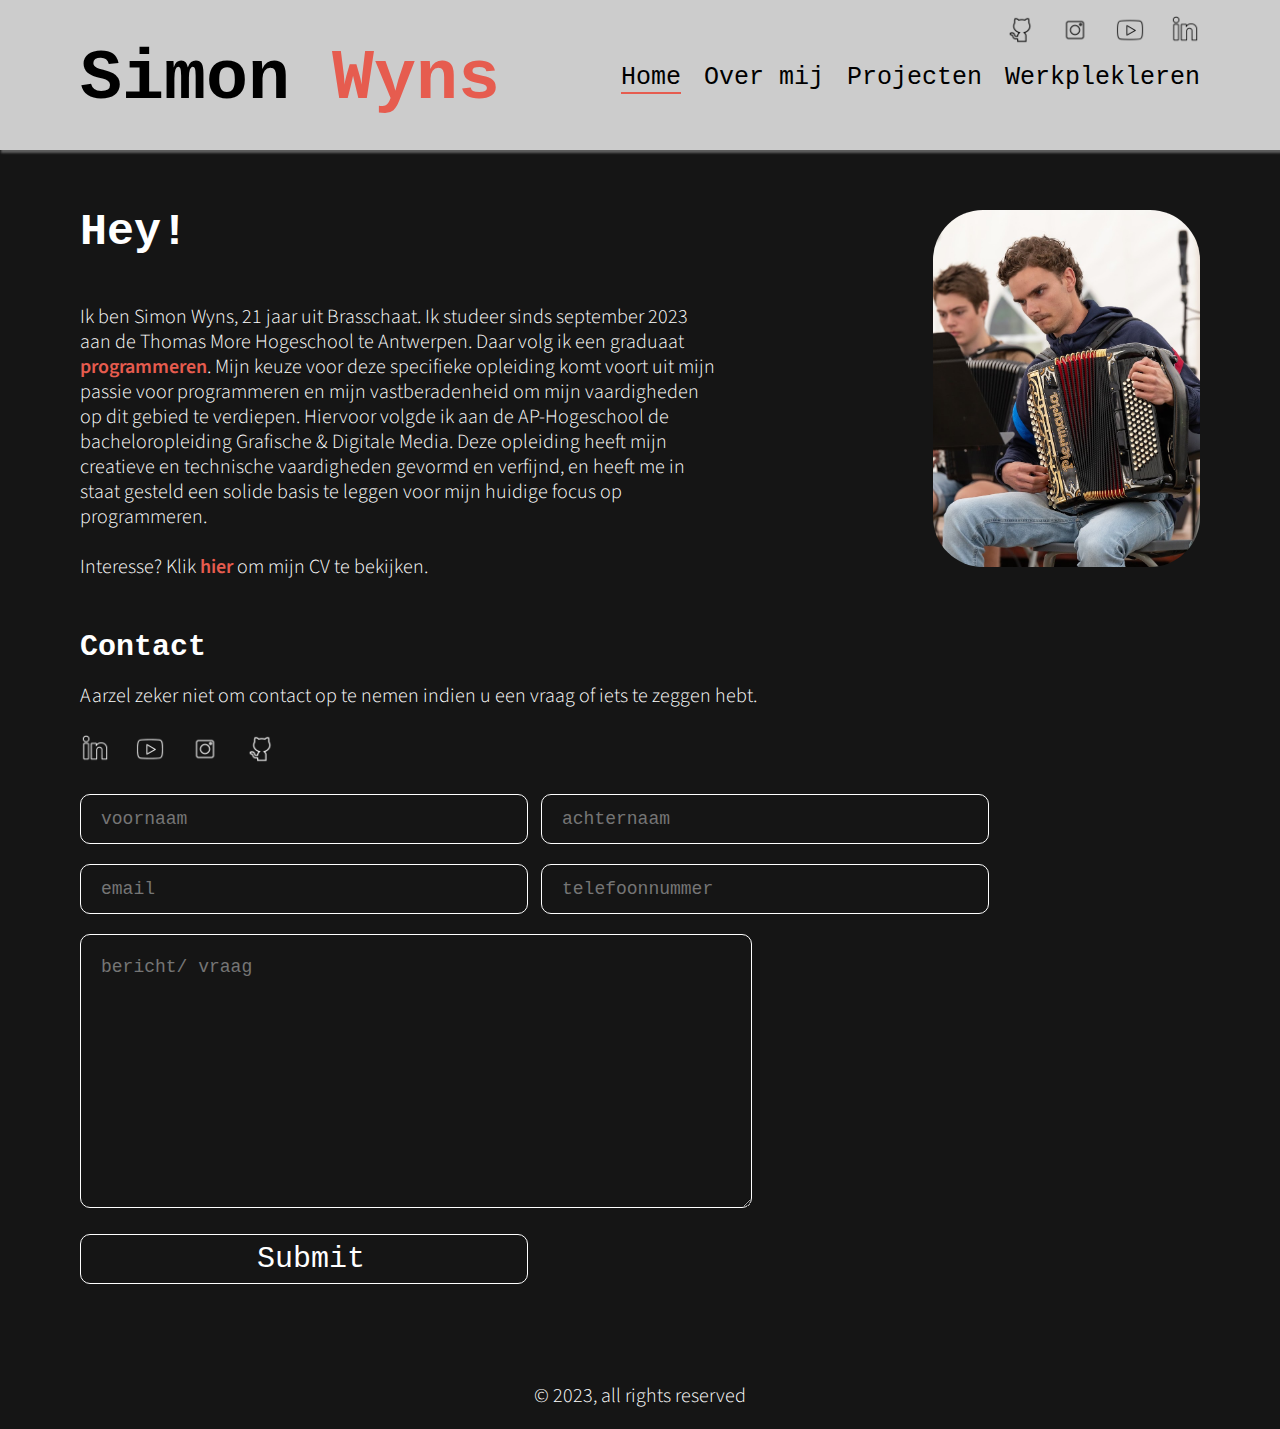
==== index.html @ c279e51a "werkend mailform toevoegen" ====
<!DOCTYPE html>
<!--wynssimon.be-->
<html lang="nl">
  <head>
    <meta charset="UTF-8" />
    <meta name="viewport" content="width=device-width, initial-scale=1.0" />
    <title>Simon Wyns</title>
    <link rel="stylesheet" href="./styles/style.css" />
    <link rel="stylesheet" href="./styles/home.css" />
    <link rel="shortcut icon" href="./img/portfolio.png" type="image/x-icon" />
    <link rel="preconnect" href="https://fonts.googleapis.com" />
    <link rel="preconnect" href="https://fonts.gstatic.com" crossorigin />
    <link
      href="https://fonts.googleapis.com/css2?family=Source+Sans+3:wght@300;400;500;600;700&display=swap"
      rel="stylesheet"
    />
    <script defer src="./scripts/hamburger.js"></script>
  </head>
  <body>
    <header>
      <nav class="socials">
        <ul>
          <li>
            <a href="https://www.linkedin.com/in/simonwyns/" target="_blank">
              <img src="./img/linkedin.png" alt="linkedin" />
            </a>
          </li>
          <li>
            <a href="https://www.youtube.com/@simonwyns" target="_blank">
              <img src="./img/youtube.png" alt="youtube" />
            </a>
          </li>
          <li>
            <a href="https://www.instagram.com/simon.wyns/" target="_blank">
              <img src="./img/instagram.png" alt="instagram" />
            </a>
          </li>
          <li>
            <a href="https://github.com/wynssimon" target="_blank">
              <img src="./img/github.png" alt="github" />
            </a>
          </li>
        </ul>
      </nav>
      <a id="titel" href="https://wynssimon.be"
        ><h1>Simon <span>Wyns</span></h1></a
      >
      <img onclick="hamb()" id="hamburger" src="./img/hamburger.png" />
      <script></script>
      <nav class="navigatie">
        <ul>
          <li><a class="underline" href="./index.html">Home</a></li>
          <li>
            <a class="nonunderline" href="./pages/overmij.html">Over mij</a>
          </li>
          <li>
            <a class="nonunderline" href="./pages/projecten.html">Projecten</a>
          </li>
          <li>
            <a class="nonunderline" href="./pages/werkplekleren.html"
              >Werkplekleren</a
            >
          </li>
        </ul>
      </nav>
    </header>
    <main id="homeBlock">
      <h2 id="titeltje">Hey!</h2>
      <p id="tekst">
        Ik ben Simon Wyns, 21 jaar uit Brasschaat. Ik studeer sinds september
        2023 aan de Thomas More Hogeschool te Antwerpen. Daar volg ik een
        graduaat
        <a
          href="https://thomasmore.be/nl/opleidingen/graduaat/programmeren/antwerpen/basistraject"
          target="_blank"
          >programmeren</a
        >. Mijn keuze voor deze specifieke opleiding komt voort uit mijn passie
        voor programmeren en mijn vastberadenheid om mijn vaardigheden op dit
        gebied te verdiepen. Hiervoor volgde ik aan de AP-Hogeschool de
        bacheloropleiding Grafische &amp; Digitale Media. Deze opleiding heeft
        mijn creatieve en technische vaardigheden gevormd en verfijnd, en heeft
        me in staat gesteld een solide basis te leggen voor mijn huidige focus
        op programmeren. <br /><br />
        Interesse? Klik <a href="./pages/cv.html">hier</a> om mijn CV te
        bekijken.
      </p>
      <figure id="profiel">
        <img src="./img/simon.jpg" alt="Mijn foto" />
      </figure>
      <article id="contact">
        <h3>Contact</h3>
        <p>
          Aarzel zeker niet om contact op te nemen indien u een vraag of iets te
          zeggen hebt.
        </p>
        <nav class="socials" id="contactSocials">
          <ul>
            <li>
              <a href="https://www.linkedin.com/in/simonwyns/" target="_blank">
                <img src="./img/linkedin-w.png" alt="linkedin" />
              </a>
            </li>
            <li>
              <a href="https://www.youtube.com/@simonwyns" target="_blank">
                <img src="./img/youtube-w.png" alt="youtube" />
              </a>
            </li>
            <li>
              <a href="https://www.instagram.com/simon.wyns/" target="_blank">
                <img src="./img/instagram-w.png" alt="instagram" />
              </a>
            </li>
            <li>
              <a href="https://github.com/wynssimon" target="_blank">
                <img src="./img/github-w.png" alt="github" />
              </a>
            </li>
          </ul>
        </nav>
        <form action="mailform.php" method="post">
          <input
            type="text"
            id="voornaam"
            name="voornaam"
            placeholder="voornaam"
            required
          />
          <input
            type="text"
            id="achternaam"
            name="familienaam"
            placeholder="achternaam"
            required
          />
          <input
            type="email"
            id="email"
            name="email"
            placeholder="email"
            required
          />
          <input
            type="tel"
            id="gsm"
            name="nummer"
            placeholder="telefoonnummer"
            required
          />
          <textarea
            id="bericht"
            cols="30"
            rows="10"
            name="bericht"
            placeholder="bericht/ vraag"
            required
          ></textarea>
          <input type="submit" value="Submit" />
        </form>
      </article>
    </main>
    <footer>
      <p>© 2023, all rights reserved</p>
    </footer>
  </body>
</html>
---- styles/style.css ----
/*algemeen*/
html {
  font-family: "Source Sans 3", Arial, "Helvetica Neue", Helvetica, sans-serif;
  box-sizing: border-box;
  background-color: #151515;
}
*,
*:before,
*:after {
  box-sizing: inherit;
}
body {
  margin: 0;
}
*::selection {
  background-color: #e65c4f;
  color: white;
}
main {
  padding: 0 30px;
}
footer {
  padding: 0 50px 0 50px;
}
article p {
  width: 100%;
}
figure {
  margin: 0;
}
figure img {
  border-radius: 80px;
}
footer {
  width: 100%;
}

/*header*/
header {
  background-color: #cccccc;
  padding: 10px 20px 0px 20px;
  height: 100%;
  margin: 0 0 40px 0;
  box-shadow: 2px 2px 2px 1px #cccccc65;
  display: flex;
  flex-direction: column;
}
header .navigatie {
  float: none;
  margin-top: 20px;
  display: none;
}
header .navigatie ul {
  list-style-type: none;
  padding: 0;
  margin: 0;
  display: flex;
  flex-direction: column;
  text-align: center;
}
header .navigatie ul li {
  width: auto;
  margin: 10px 0px;
  display: inline-block;
}
.navigatie ul li a {
  color: black;
  font-size: 25px;
  font-family: "Courier New", Courier, monospace;
}
#contactSocials {
  display: block;
  float: left;
  margin-bottom: 20px;
  width: 100%;
}
#contactSocials ul {
  display: flex;
  justify-content: start;
  padding: 0;
}
#contactSocials ul li {
  float: left;
  margin: 0 25px 0 0;
}
.socials {
  float: right;
  width: 50%;
  height: 30px;
  margin-top: 5px;
  display: none;
}
.socials ul {
  margin: 0;
  list-style-type: none;
}
.socials ul li {
  float: right;
  margin: 0 0 0 25px;
}
.socials ul li a img {
  height: 30px;
  transition-duration: 1s;
}
.socials ul li a img:hover {
  transform: rotate(360deg);
}
#hamburger {
  width: 40px;
  margin: 25px auto 10px auto;
  display: block;
}
/*tekst elementen*/
h1 {
  color: black;
  font-size: 70px;
  font-weight: 550;
  line-height: 60px;
  cursor: pointer;
  font-family: "Courier New", Courier, monospace;
  text-align: center;
  float: none;
  margin: 0;
}
h2 {
  font-size: 45px;
  width: 100%;
  line-height: 45px;
  color: white;
  margin: 0;
  font-weight: 600;
  font-family: "Courier New", Courier, monospace;
}
h3 {
  font-size: 30px;
  font-weight: 600;
  color: white;
  margin: 0;
  font-family: "Courier New", Courier, monospace;
}
h4 {
  font-size: 20px;
  color: white;
  margin: 0;
  font-family: "Courier New", Courier, monospace;
}
p,
li,
a {
  font-size: 20px;
  line-height: 25px;
  font-weight: 300;
  color: white;
  font-family: "Source Sans 3", sans-serif;
}
footer p {
  text-align: center;
  width: 100%;
}
a {
  color: #e65c4f;
  text-decoration: none;
  transition-duration: 0.5s;
}
a:hover {
  color: #b7665f;
}
p a {
  font-weight: 600;
}
a:hover {
  text-decoration: none;
}
figcaption {
  color: white;
  margin-top: 10px;
}
span {
  color: #e65c4f;
  font-weight: 600;
}

@media screen and (min-width: 768px) {
  main {
    padding: 0 50px;
  }
  figure img {
    border-radius: 50px;
  }
}
@media screen and (min-width: 1024px) {
  /*algemeen*/
  main {
    padding: 20px 80px;
  }

  article {
    width: 75%;
  }
  figure {
    width: 100%;
  }
  figure img {
    width: 100%;
    max-height: max-content;
  }
}
@media screen and (min-width: 1200px) {
  #hamburger {
    display: none;
  }
  h1 {
    float: left;
    margin: 40px 0 0 0;
  }
  /*header*/
  header {
    padding: 10px 80px 20px 80px;
    height: 150px;
    display: block;
  }
  header .navigatie {
    float: right;
    display: block;
  }
  header .navigatie ul {
    display: block;
  }
  header .navigatie ul li {
    margin: 0 0px 0 20px;
  }
  .socials {
    display: block;
  }

  .nonunderline:hover {
    text-decoration: none;
    border-bottom: 2px solid #e65c4f;
  }
  .underline {
    border-bottom: 2px solid #e65c4f;
  }
  .nonunderline {
    transition-duration: 0.5s;
    border-bottom: 2px solid transparent;
  }
}
---- styles/home.css ----
#homeBlock {
  display: grid;
  grid-template-columns: 12fr;
  grid-template-areas:
    "titel"
    "foto"
    "tekst"
    "contact";
  gap: 25px;
}
#titeltje {
  grid-area: titel;
}
#tekst {
  grid-area: tekst;
}
#profiel {
  grid-area: foto;
}
#profiel img {
  width: calc(100vw - 100px);
}
#contact {
  grid-area: contact;
}

input {
  height: 50px;
}
input[type="submit"] {
  margin-top: 10px;
  background: none;
  border: 1px solid white;
  border-radius: 10px;
  color: white;
  font-family: "Courier New", Courier, monospace;
  font-weight: 300;
  font-size: 30px;
  cursor: pointer;
  transition-duration: 0.5s;
}
input[type="submit"]:hover {
  background: rgba(255, 255, 255, 0.259);
}
label {
  color: white;
}
form {
  width: 100%;
  color: white;
  margin: 50px 0;
}
input,
textarea {
  width: 100%;
  border-radius: 10px;
  background: none;
  border: 1px solid white;
  color: white;
  padding-left: 20px;
  display: block;
  margin: 20px 0;
  font-size: 18px;
  line-height: 25px;
  font-family: "Courier New", Courier, monospace;
}

@media screen and (min-width: 768px) {
  input,
  textarea {
    width: 75%;
  }
  #homeBlock {
    display: grid;
    grid-template-columns: 6fr 6fr;
    grid-template-areas:
      "titel ."
      "tekst foto"
      "contact contact";
    gap: 60px;
  }

  #titeltje {
    grid-area: titel;
    height: fit-content;
    align-self: end;
  }
  #tekst {
    grid-area: tekst;
    height: fit-content;
    margin: 0;
  }
  #profiel {
    grid-area: foto;
  }
  #profiel img {
    width: 100%;
  }
  #contact {
    grid-area: contact;
  }
}
@media screen and (min-width: 1024px) {
  #homeBlock {
    display: grid;
    grid-template-columns: 9fr 3fr;
    grid-template-areas:
      "titel foto"
      "tekst foto"
      "contact contact";
    gap: 50px;
  }
  #tekst {
    width: 80%;
  }
  form {
    width: calc(100vw - 160px);
  }
  input,
  textarea {
    width: 40%;
    display: inline-block;
    margin: 10px 10px 10px 0;
  }
  textarea {
    padding-top: 20px;
    width: 60%;
  }
}
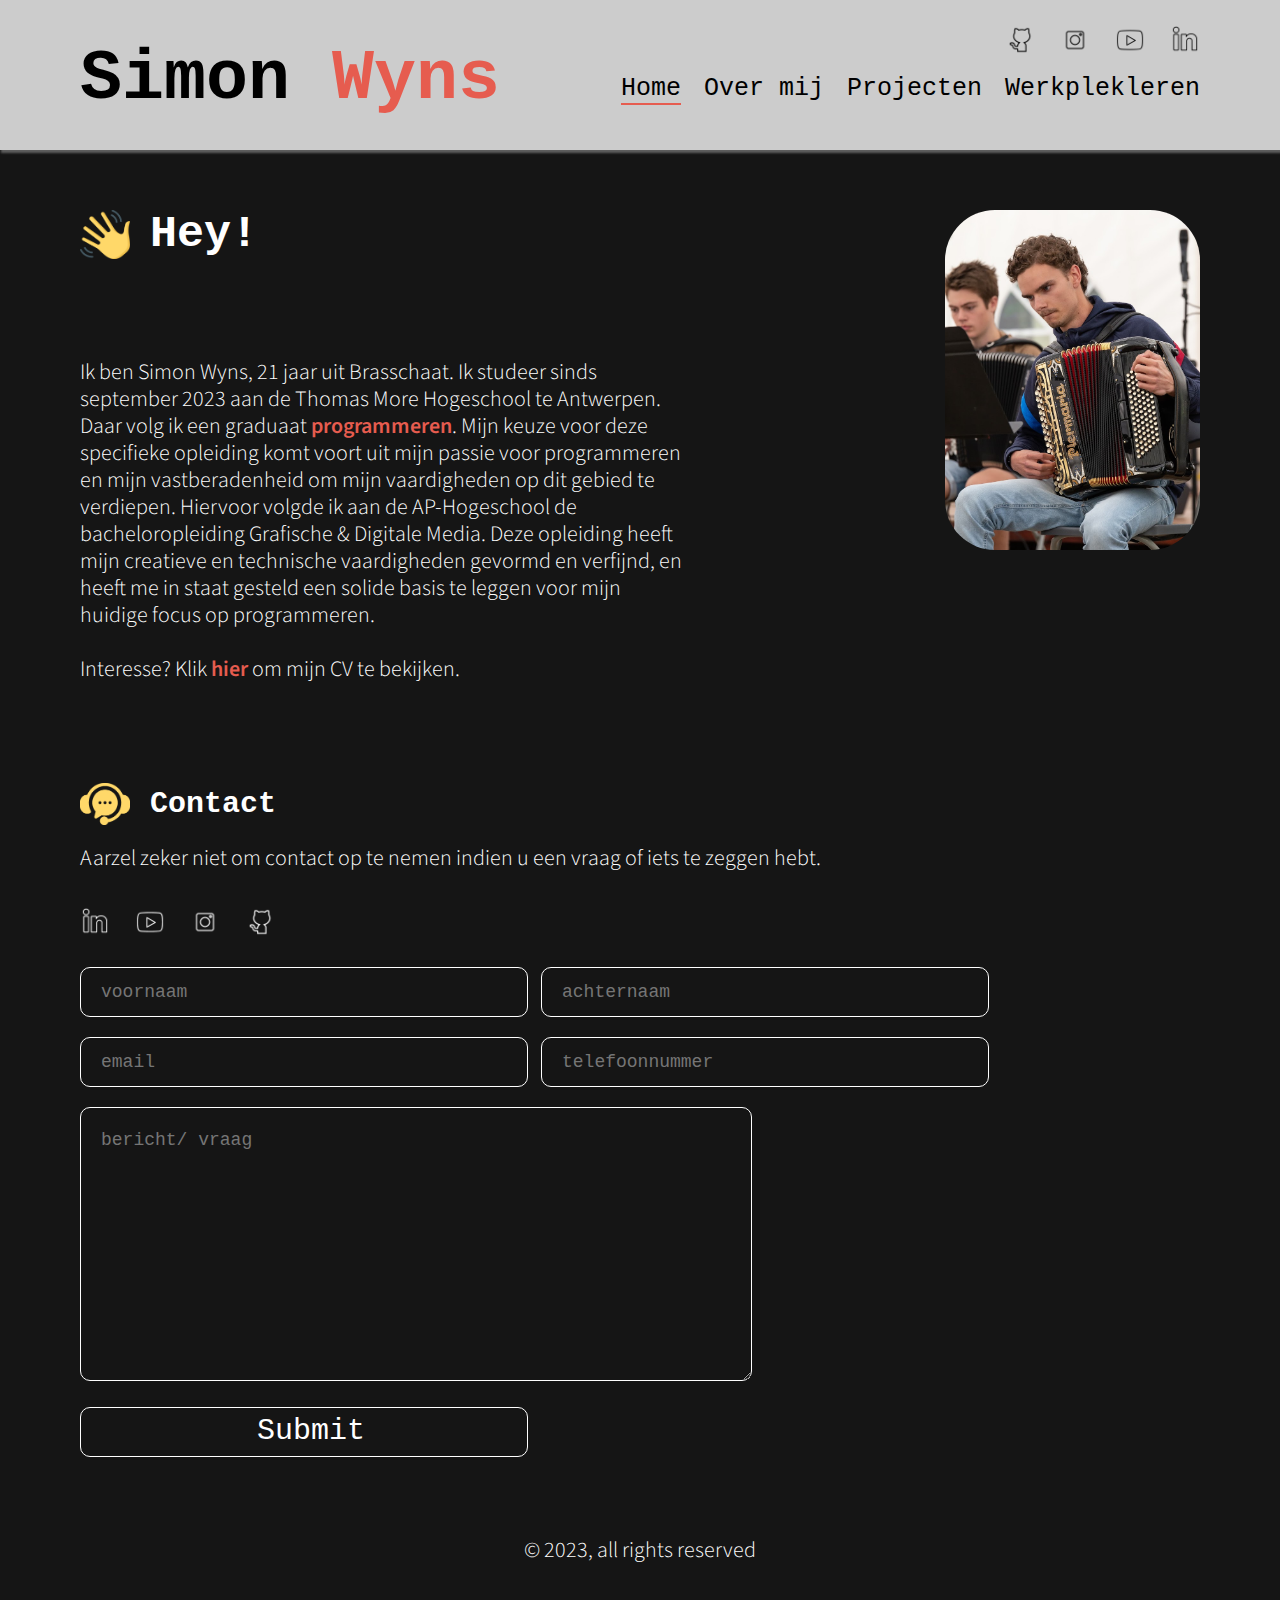
==== commit d85240db: "icoontjes toevoegen, marges gelijktrekken" ====
--- a/index.html
+++ b/index.html
@@ -65,7 +65,10 @@
       </nav>
     </header>
     <main id="homeBlock">
-      <h2 id="titeltje">Hey!</h2>
+      <div id="titeltje" class="flex">
+        <img src="./img/wave.png" alt="hey!" />
+        <h2 id="">Hey!</h2>
+      </div>
       <p id="tekst">
         Ik ben Simon Wyns, 21 jaar uit Brasschaat. Ik studeer sinds september
         2023 aan de Thomas More Hogeschool te Antwerpen. Daar volg ik een
@@ -88,36 +91,43 @@
         <img src="./img/simon.jpg" alt="Mijn foto" />
       </figure>
       <article id="contact">
-        <h3>Contact</h3>
+        <div class="flex">
+          <img src="./img/contact.png" alt="contact" />
+          <h3>Contact</h3>
+        </div>
         <p>
           Aarzel zeker niet om contact op te nemen indien u een vraag of iets te
           zeggen hebt.
         </p>
-        <nav class="socials" id="contactSocials">
-          <ul>
-            <li>
-              <a href="https://www.linkedin.com/in/simonwyns/" target="_blank">
-                <img src="./img/linkedin-w.png" alt="linkedin" />
-              </a>
-            </li>
-            <li>
-              <a href="https://www.youtube.com/@simonwyns" target="_blank">
-                <img src="./img/youtube-w.png" alt="youtube" />
-              </a>
-            </li>
-            <li>
-              <a href="https://www.instagram.com/simon.wyns/" target="_blank">
-                <img src="./img/instagram-w.png" alt="instagram" />
-              </a>
-            </li>
-            <li>
-              <a href="https://github.com/wynssimon" target="_blank">
-                <img src="./img/github-w.png" alt="github" />
-              </a>
-            </li>
-          </ul>
-        </nav>
+
         <form action="mailform.php" method="post">
+          <nav class="socials" id="contactSocials">
+            <ul>
+              <li>
+                <a
+                  href="https://www.linkedin.com/in/simonwyns/"
+                  target="_blank"
+                >
+                  <img src="./img/linkedin-w.png" alt="linkedin" />
+                </a>
+              </li>
+              <li>
+                <a href="https://www.youtube.com/@simonwyns" target="_blank">
+                  <img src="./img/youtube-w.png" alt="youtube" />
+                </a>
+              </li>
+              <li>
+                <a href="https://www.instagram.com/simon.wyns/" target="_blank">
+                  <img src="./img/instagram-w.png" alt="instagram" />
+                </a>
+              </li>
+              <li>
+                <a href="https://github.com/wynssimon" target="_blank">
+                  <img src="./img/github-w.png" alt="github" />
+                </a>
+              </li>
+            </ul>
+          </nav>
           <input
             type="text"
             id="voornaam"
--- a/styles/style.css
+++ b/styles/style.css
@@ -21,6 +21,7 @@
 }
 footer {
   padding: 0 50px 0 50px;
+  margin: 50px 0;
 }
 article p {
   width: 100%;
@@ -87,7 +88,7 @@
   float: right;
   width: 50%;
   height: 30px;
-  margin-top: 5px;
+  margin-top: 15px;
   display: none;
 }
 .socials ul {
@@ -152,6 +153,7 @@
   font-weight: 300;
   color: white;
   font-family: "Source Sans 3", sans-serif;
+  margin: 0;
 }
 footer p {
   text-align: center;
@@ -179,6 +181,16 @@
   color: #e65c4f;
   font-weight: 600;
 }
+.flex {
+  display: flex;
+  align-items: center;
+  justify-content: flex-start;
+  flex-direction: row;
+  gap: 20px;
+}
+.flex img {
+  width: 50px;
+}
 
 @media screen and (min-width: 768px) {
   main {
@@ -213,6 +225,11 @@
     float: left;
     margin: 40px 0 0 0;
   }
+  p,
+  a {
+    font-size: 22px;
+    line-height: 27px;
+  }
   /*header*/
   header {
     padding: 10px 80px 20px 80px;
--- a/styles/home.css
+++ b/styles/home.css
@@ -3,14 +3,15 @@
   grid-template-columns: 12fr;
   grid-template-areas:
     "titel"
+    "tekst"
     "foto"
-    "tekst"
     "contact";
-  gap: 25px;
+  gap: 50px;
 }
 #titeltje {
   grid-area: titel;
 }
+
 #tekst {
   grid-area: tekst;
 }
@@ -22,6 +23,9 @@
 }
 #contact {
   grid-area: contact;
+  display: flex;
+  flex-direction: column;
+  gap: 20px;
 }
 
 input {
@@ -48,7 +52,6 @@
 form {
   width: 100%;
   color: white;
-  margin: 50px 0;
 }
 input,
 textarea {
@@ -63,6 +66,9 @@
   font-size: 18px;
   line-height: 25px;
   font-family: "Courier New", Courier, monospace;
+}
+textarea {
+  padding-top: 10px;
 }
 
 @media screen and (min-width: 768px) {
@@ -108,7 +114,7 @@
       "titel foto"
       "tekst foto"
       "contact contact";
-    gap: 50px;
+    gap: 100px;
   }
   #tekst {
     width: 80%;
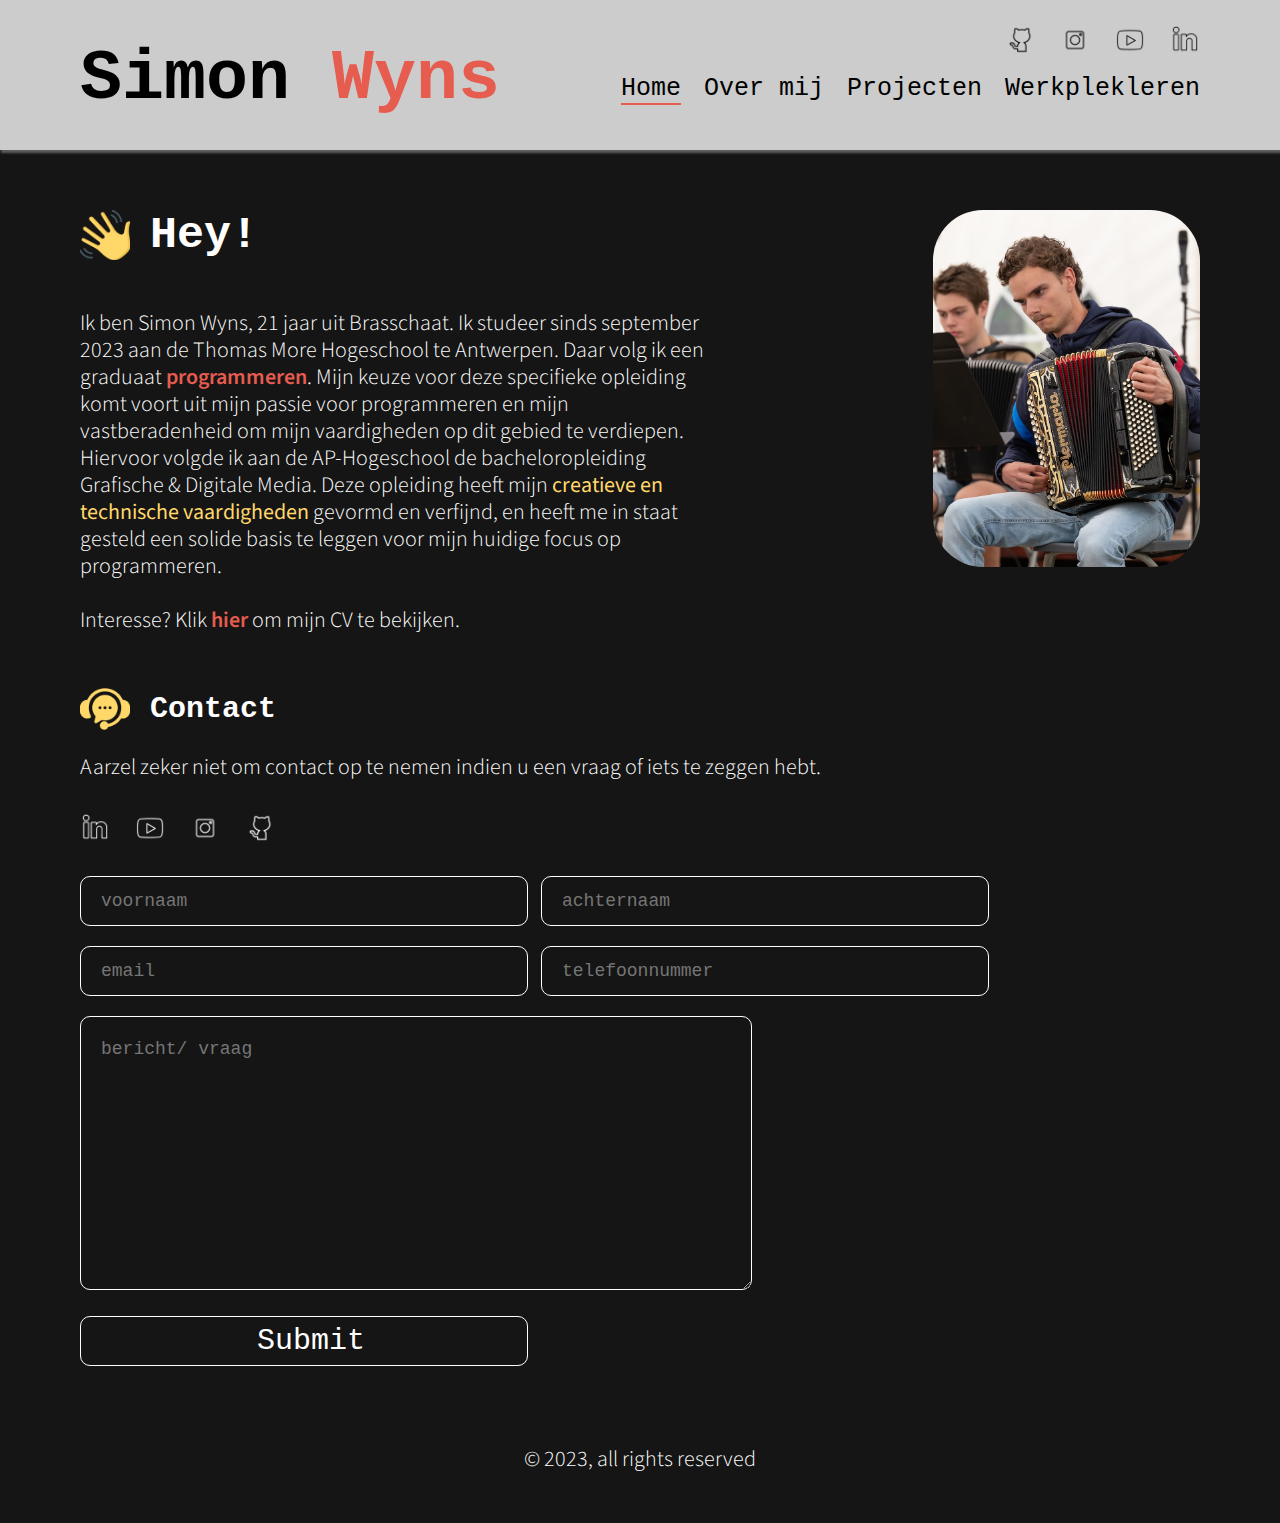
==== commit 08262273: "laatste commit met enkele details voor inleveren" ====
--- a/index.html
+++ b/index.html
@@ -81,9 +81,9 @@
         voor programmeren en mijn vastberadenheid om mijn vaardigheden op dit
         gebied te verdiepen. Hiervoor volgde ik aan de AP-Hogeschool de
         bacheloropleiding Grafische &amp; Digitale Media. Deze opleiding heeft
-        mijn creatieve en technische vaardigheden gevormd en verfijnd, en heeft
-        me in staat gesteld een solide basis te leggen voor mijn huidige focus
-        op programmeren. <br /><br />
+        mijn <strong>creatieve en technische vaardigheden</strong> gevormd en
+        verfijnd, en heeft me in staat gesteld een solide basis te leggen voor
+        mijn huidige focus op programmeren. <br /><br />
         Interesse? Klik <a href="./pages/cv.html">hier</a> om mijn CV te
         bekijken.
       </p>
--- a/styles/style.css
+++ b/styles/style.css
@@ -13,8 +13,8 @@
   margin: 0;
 }
 *::selection {
-  background-color: #e65c4f;
-  color: white;
+  color: #e65c4f;
+  background-color: #ffd869;
 }
 main {
   padding: 0 30px;
@@ -79,6 +79,8 @@
   display: flex;
   justify-content: start;
   padding: 0;
+  align-items: center;
+  height: 100%;
 }
 #contactSocials ul li {
   float: left;
@@ -140,7 +142,7 @@
   font-family: "Courier New", Courier, monospace;
 }
 h4 {
-  font-size: 20px;
+  font-size: 25px;
   color: white;
   margin: 0;
   font-family: "Courier New", Courier, monospace;
@@ -167,7 +169,8 @@
 a:hover {
   color: #b7665f;
 }
-p a {
+p a,
+.url {
   font-weight: 600;
 }
 a:hover {
@@ -191,6 +194,10 @@
 .flex img {
   width: 50px;
 }
+strong {
+  color: #ffd869;
+  font-weight: normal;
+}
 
 @media screen and (min-width: 768px) {
   main {
--- a/styles/home.css
+++ b/styles/home.css
@@ -114,7 +114,7 @@
       "titel foto"
       "tekst foto"
       "contact contact";
-    gap: 100px;
+    gap: 50px;
   }
   #tekst {
     width: 80%;
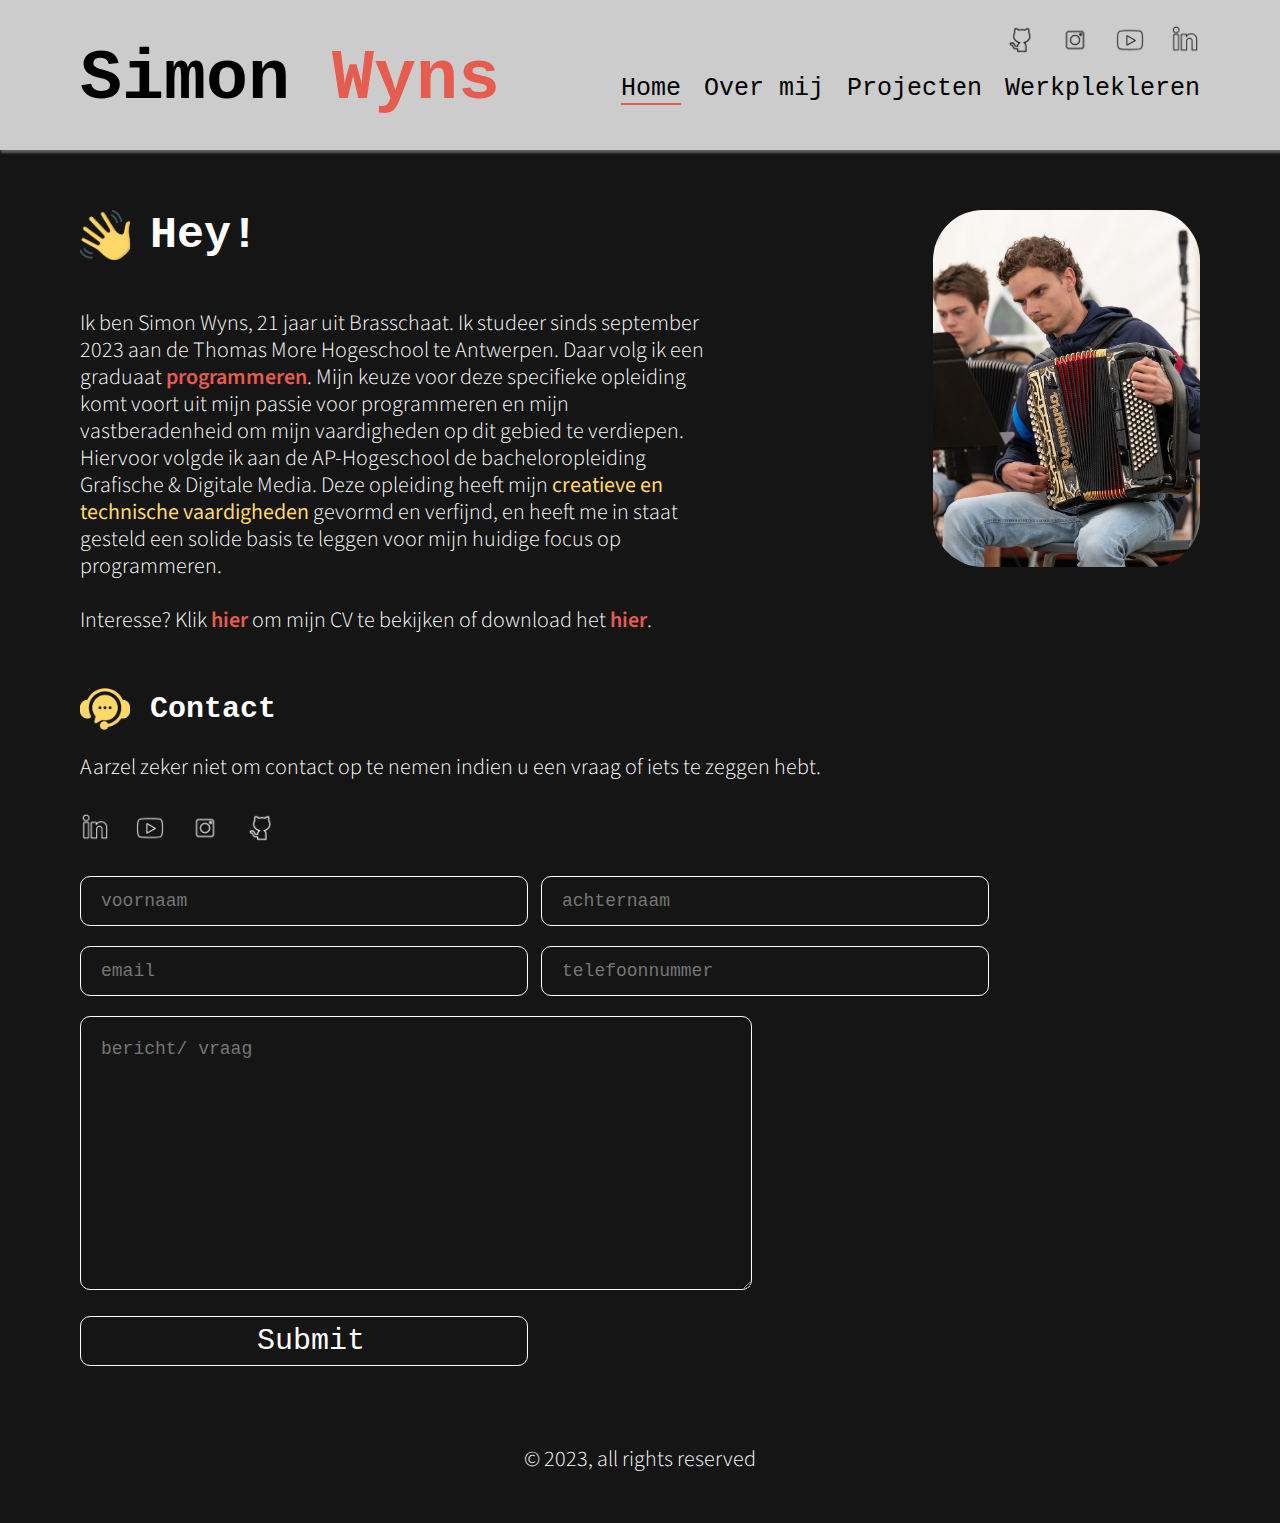
==== commit cd32cbed: "add webapplication to projects" ====
--- a/index.html
+++ b/index.html
@@ -7,6 +7,7 @@
     <title>Simon Wyns</title>
     <link rel="stylesheet" href="./styles/style.css" />
     <link rel="stylesheet" href="./styles/home.css" />
+    <link rel="icon" href="./img/portfolio.png" type="image/x-icon" />
     <link rel="shortcut icon" href="./img/portfolio.png" type="image/x-icon" />
     <link rel="preconnect" href="https://fonts.googleapis.com" />
     <link rel="preconnect" href="https://fonts.gstatic.com" crossorigin />
@@ -85,7 +86,7 @@
         verfijnd, en heeft me in staat gesteld een solide basis te leggen voor
         mijn huidige focus op programmeren. <br /><br />
         Interesse? Klik <a href="./pages/cv.html">hier</a> om mijn CV te
-        bekijken.
+        bekijken of download het <a href="./cv.pdf" download>hier</a>.
       </p>
       <figure id="profiel">
         <img src="./img/simon.jpg" alt="Mijn foto" />
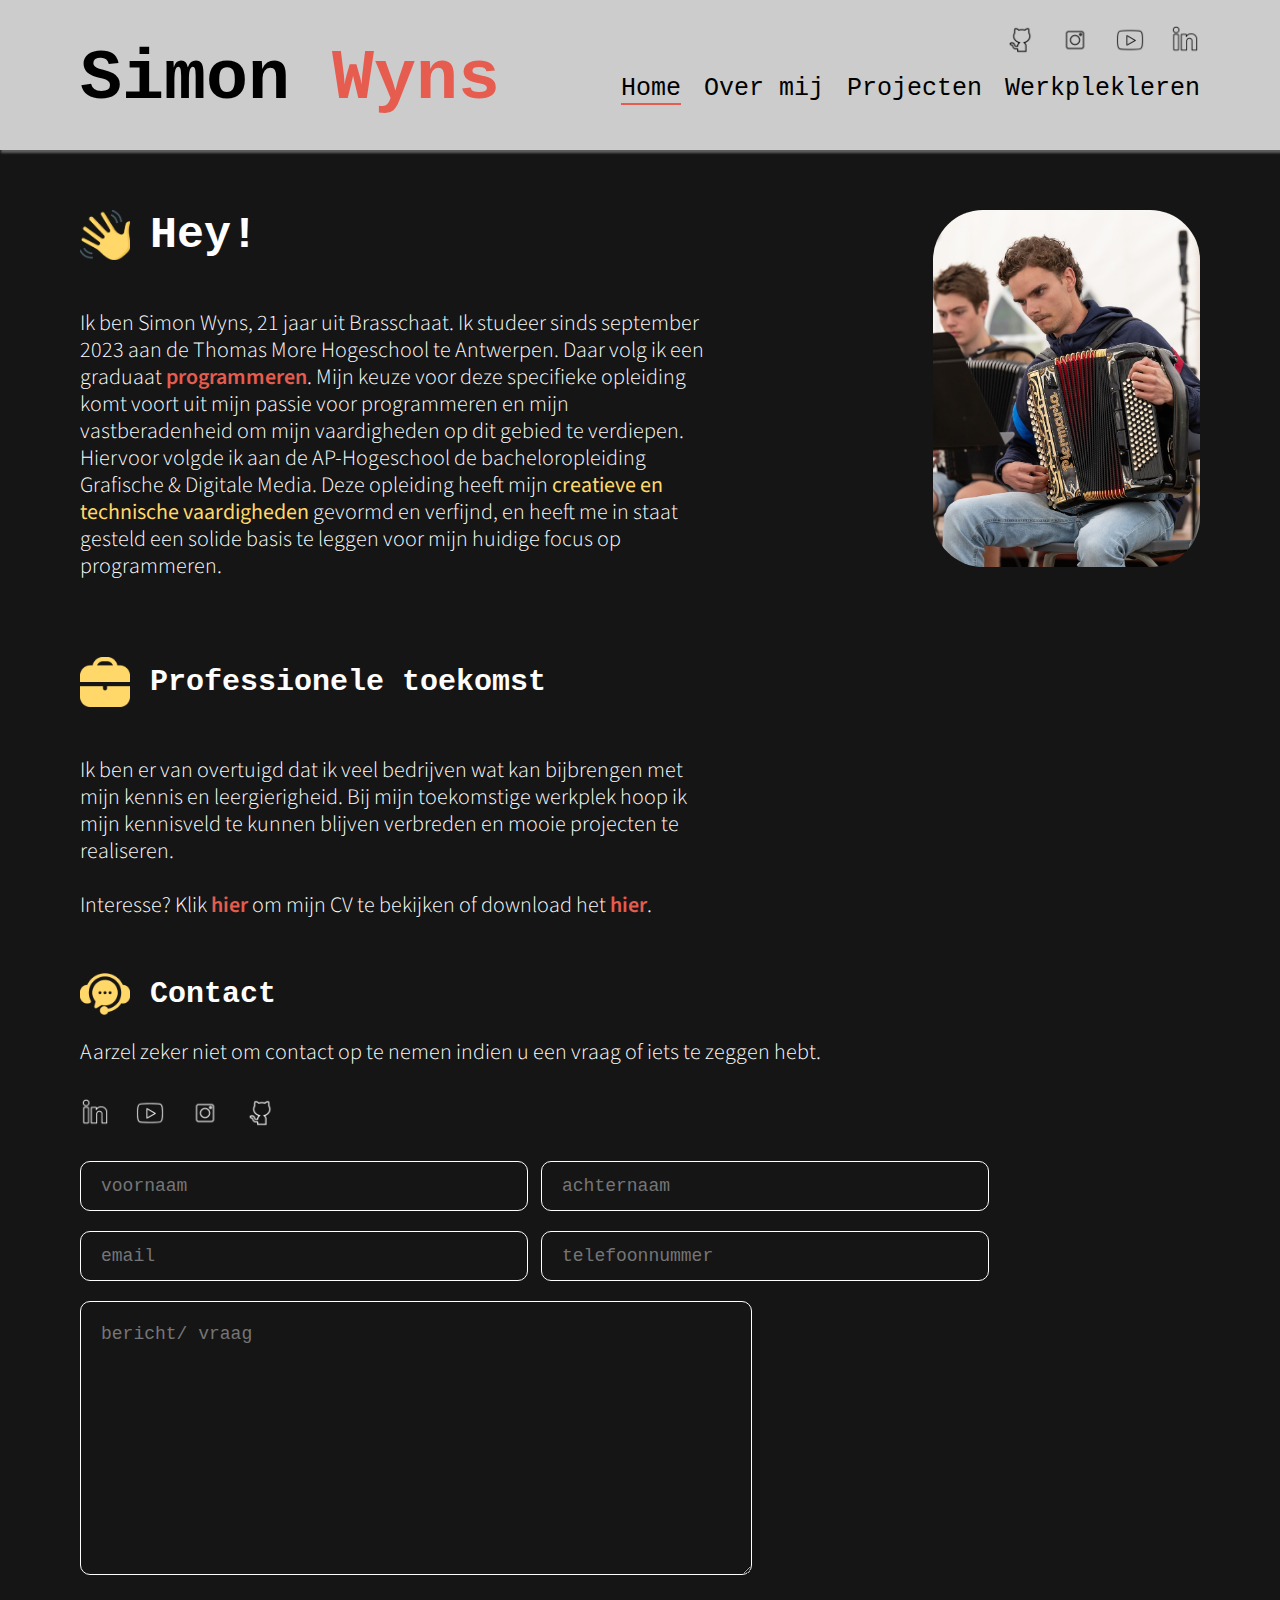
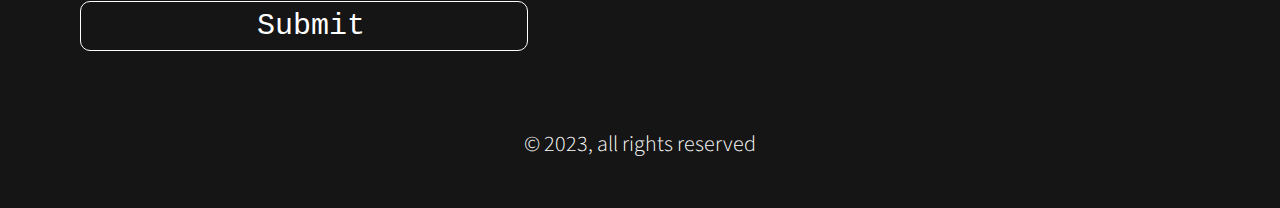
==== commit dd87c53c: "add prof vak" ====
--- a/index.html
+++ b/index.html
@@ -85,12 +85,24 @@
         mijn <strong>creatieve en technische vaardigheden</strong> gevormd en
         verfijnd, en heeft me in staat gesteld een solide basis te leggen voor
         mijn huidige focus op programmeren. <br /><br />
-        Interesse? Klik <a href="./pages/cv.html">hier</a> om mijn CV te
-        bekijken of download het <a href="./cv.pdf" download>hier</a>.
       </p>
       <figure id="profiel">
         <img src="./img/simon.jpg" alt="Mijn foto" />
       </figure>
+      <div class="flex" id="prof">
+        <img src="./img/briefcase.png" alt="werk" />
+        <h3>Professionele toekomst</h3>
+      </div>
+      <p id="tekst2">
+        Ik ben er van overtuigd dat ik veel bedrijven wat kan bijbrengen met
+        mijn kennis en leergierigheid. Bij mijn toekomstige werkplek hoop ik
+        mijn kennisveld te kunnen blijven verbreden en mooie projecten te
+        realiseren.
+        <br />
+        <br />
+        Interesse? Klik <a href="./pages/cv.html">hier</a> om mijn CV te
+        bekijken of download het <a href="./cv.pdf" download>hier</a>.
+      </p>
       <article id="contact">
         <div class="flex">
           <img src="./img/contact.png" alt="contact" />
--- a/styles/home.css
+++ b/styles/home.css
@@ -5,15 +5,23 @@
     "titel"
     "tekst"
     "foto"
+    "prof"
+    "tekst2"
     "contact";
   gap: 50px;
 }
 #titeltje {
   grid-area: titel;
 }
+#prof {
+  grid-area: prof;
+}
 
 #tekst {
   grid-area: tekst;
+}
+#tekst2 {
+  grid-area: tekst2;
 }
 #profiel {
   grid-area: foto;
@@ -82,6 +90,8 @@
     grid-template-areas:
       "titel ."
       "tekst foto"
+      "prof foto2"
+      "tekst2 foto2"
       "contact contact";
     gap: 60px;
   }
@@ -113,10 +123,13 @@
     grid-template-areas:
       "titel foto"
       "tekst foto"
+      "prof foto2"
+      "tekst2 foto2"
       "contact contact";
     gap: 50px;
   }
-  #tekst {
+  #tekst,
+  #tekst2 {
     width: 80%;
   }
   form {
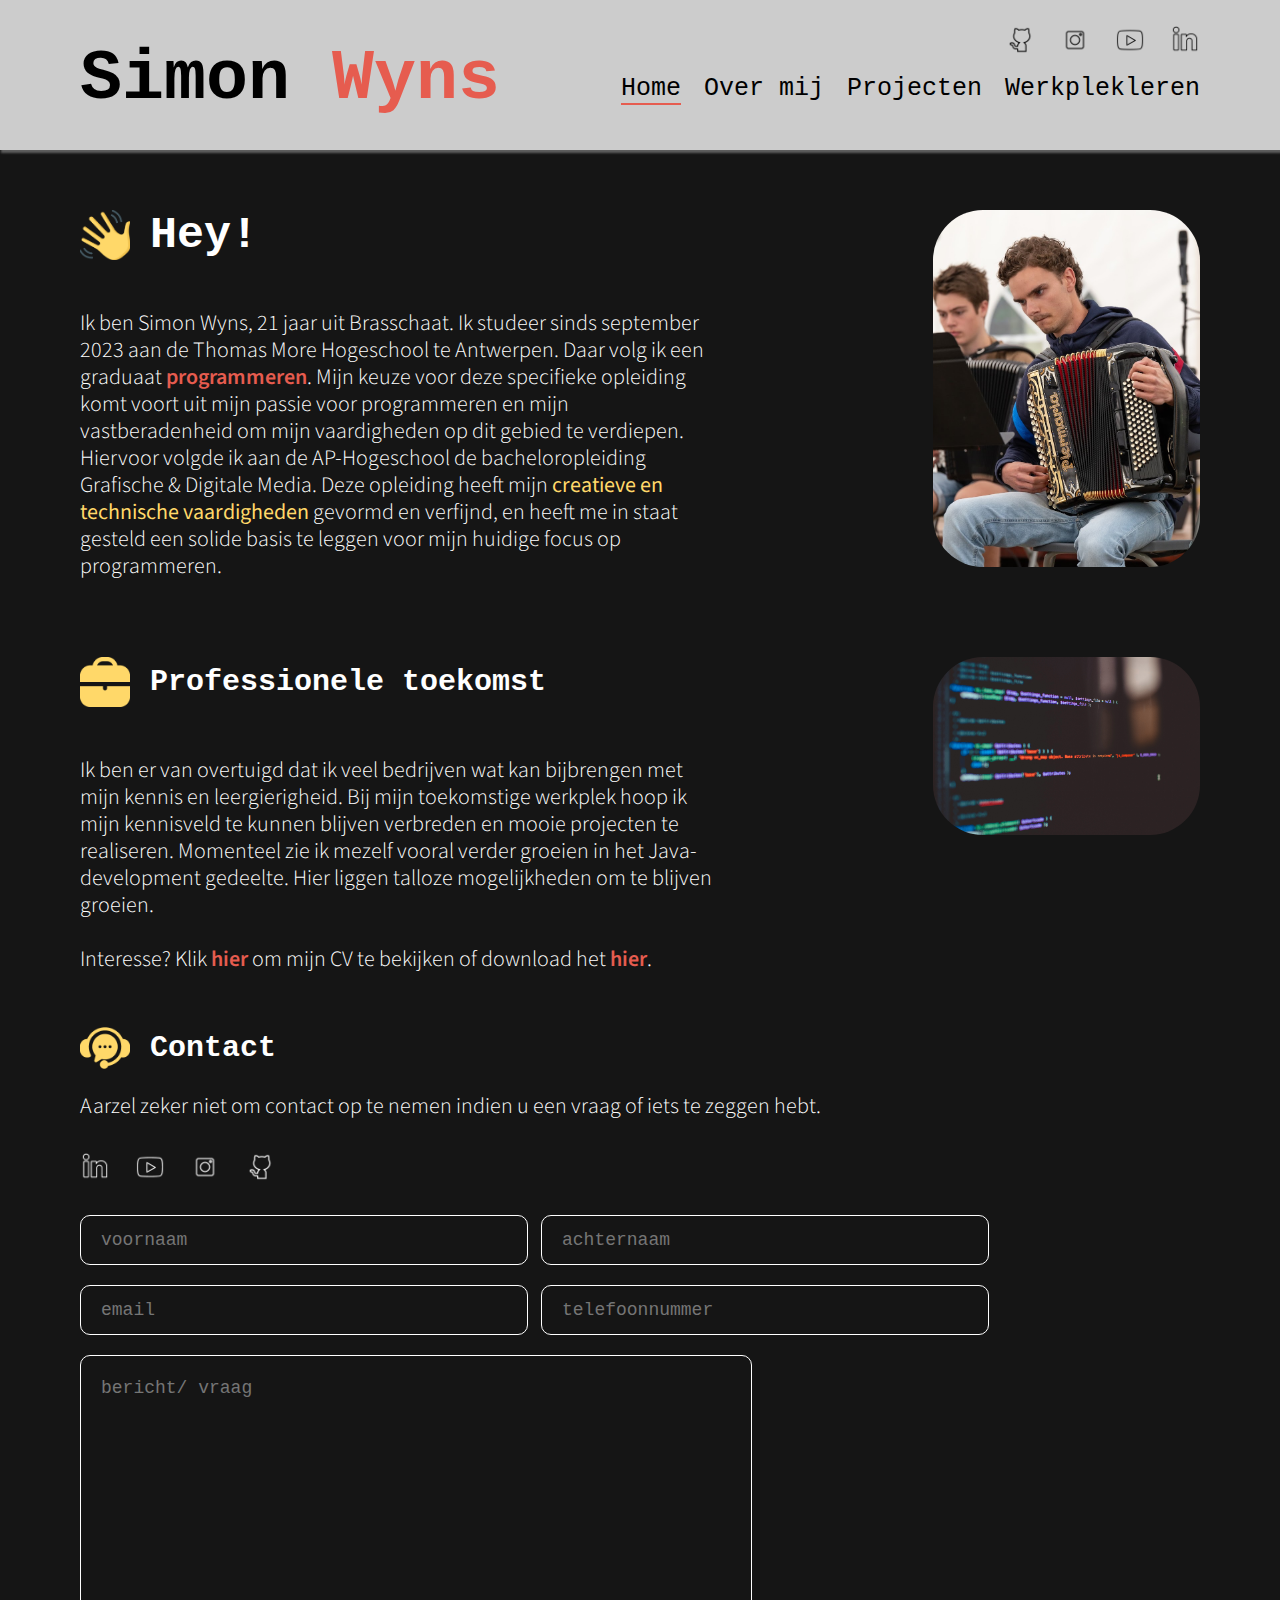
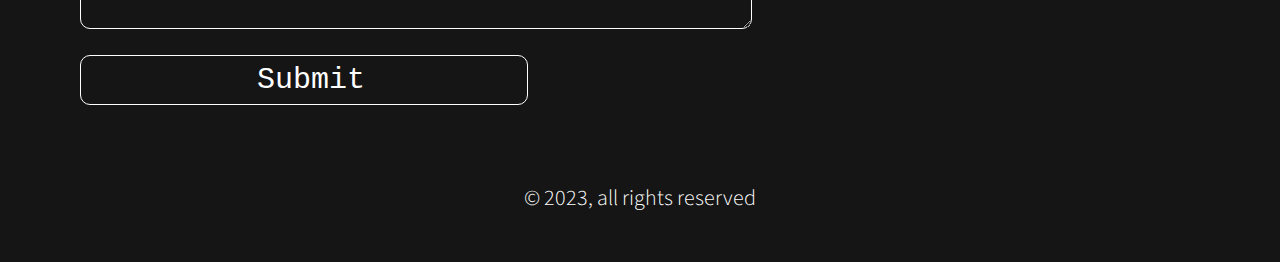
==== commit 8d691f85: "projectpagina toevoegen" ====
--- a/index.html
+++ b/index.html
@@ -97,12 +97,17 @@
         Ik ben er van overtuigd dat ik veel bedrijven wat kan bijbrengen met
         mijn kennis en leergierigheid. Bij mijn toekomstige werkplek hoop ik
         mijn kennisveld te kunnen blijven verbreden en mooie projecten te
-        realiseren.
+        realiseren. Momenteel zie ik mezelf vooral verder groeien in het
+        Java-development gedeelte. Hier liggen talloze mogelijkheden om te
+        blijven groeien.
         <br />
         <br />
         Interesse? Klik <a href="./pages/cv.html">hier</a> om mijn CV te
         bekijken of download het <a href="./cv.pdf" download>hier</a>.
       </p>
+      <figure id="profImage">
+        <img src="./img/prof.jpg" alt="Professionele toekomst" />
+      </figure>
       <article id="contact">
         <div class="flex">
           <img src="./img/contact.png" alt="contact" />
--- a/styles/home.css
+++ b/styles/home.css
@@ -7,6 +7,7 @@
     "foto"
     "prof"
     "tekst2"
+    "foto2"
     "contact";
   gap: 50px;
 }
@@ -16,7 +17,9 @@
 #prof {
   grid-area: prof;
 }
-
+#profImage {
+  grid-area: foto2;
+}
 #tekst {
   grid-area: tekst;
 }
@@ -26,7 +29,8 @@
 #profiel {
   grid-area: foto;
 }
-#profiel img {
+#profiel img,
+#profImage img {
   width: calc(100vw - 100px);
 }
 #contact {
@@ -90,7 +94,7 @@
     grid-template-areas:
       "titel ."
       "tekst foto"
-      "prof foto2"
+      "prof prof"
       "tekst2 foto2"
       "contact contact";
     gap: 60px;
@@ -109,7 +113,8 @@
   #profiel {
     grid-area: foto;
   }
-  #profiel img {
+  #profiel img,
+  #profImage img {
     width: 100%;
   }
   #contact {
@@ -132,6 +137,7 @@
   #tekst2 {
     width: 80%;
   }
+
   form {
     width: calc(100vw - 160px);
   }
